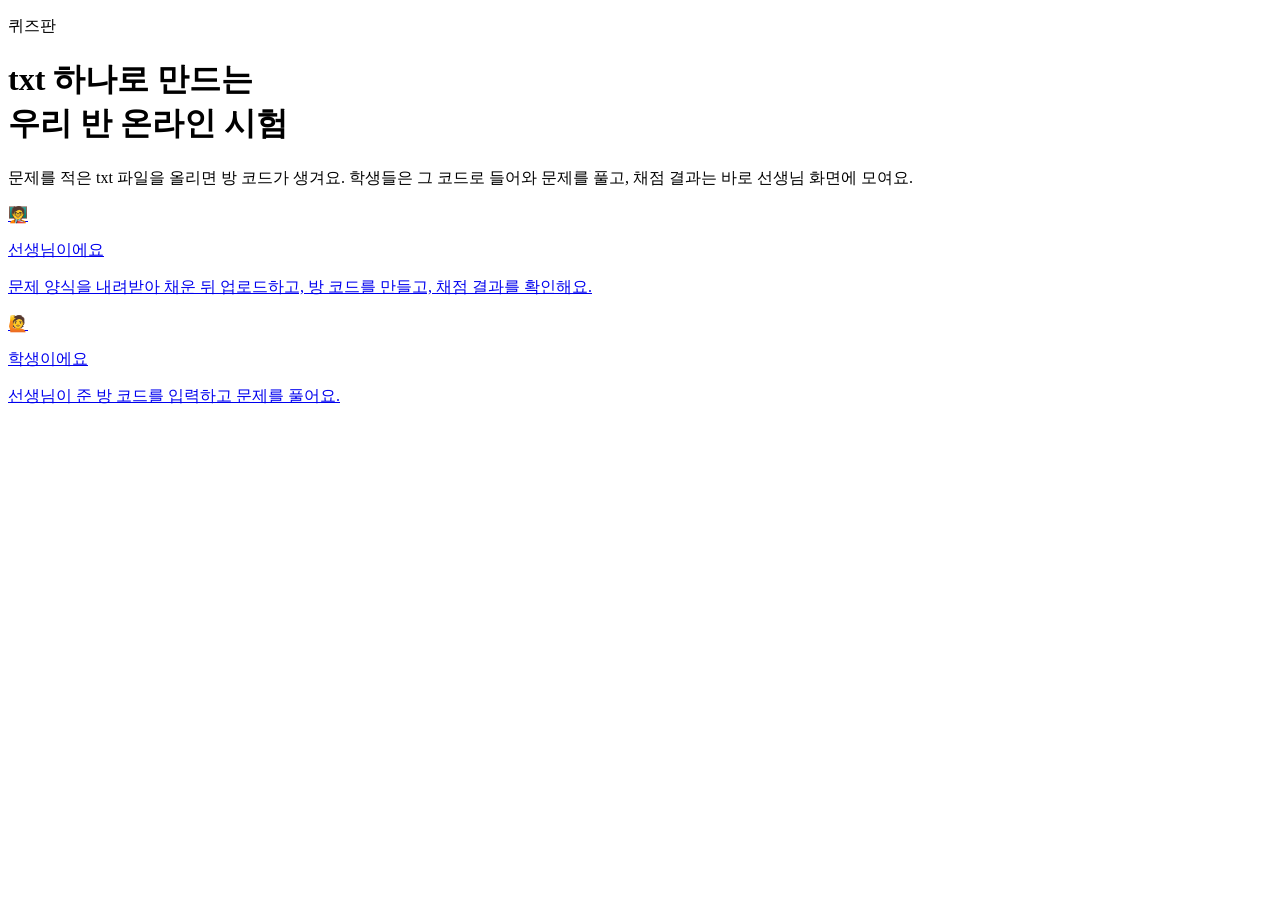
==== index.html @ 176e3057 "Add files via upload" ====
<!DOCTYPE html>
<html lang="ko">
<head>
<meta charset="UTF-8">
<meta name="viewport" content="width=device-width, initial-scale=1.0">
<title>퀴즈판 | 우리 반 온라인 시험</title>
<link rel="stylesheet" href="css/style.css">
</head>
<body>
  <div class="wrap">
    <p class="eyebrow">퀴즈판</p>
    <h1>txt 하나로 만드는<br>우리 반 온라인 시험</h1>
    <p class="lead">문제를 적은 txt 파일을 올리면 방 코드가 생겨요. 학생들은 그 코드로 들어와 문제를 풀고, 채점 결과는 바로 선생님 화면에 모여요.</p>

    <div class="choice-grid">
      <a class="choice-card" href="teacher.html">
        <span class="icon">🧑‍🏫</span>
        <p class="title">선생님이에요</p>
        <p class="desc">문제 양식을 내려받아 채운 뒤 업로드하고, 방 코드를 만들고, 채점 결과를 확인해요.</p>
      </a>
      <a class="choice-card" href="student.html">
        <span class="icon">🙋</span>
        <p class="title">학생이에요</p>
        <p class="desc">선생님이 준 방 코드를 입력하고 문제를 풀어요.</p>
      </a>
    </div>
  </div>
</body>
</html>
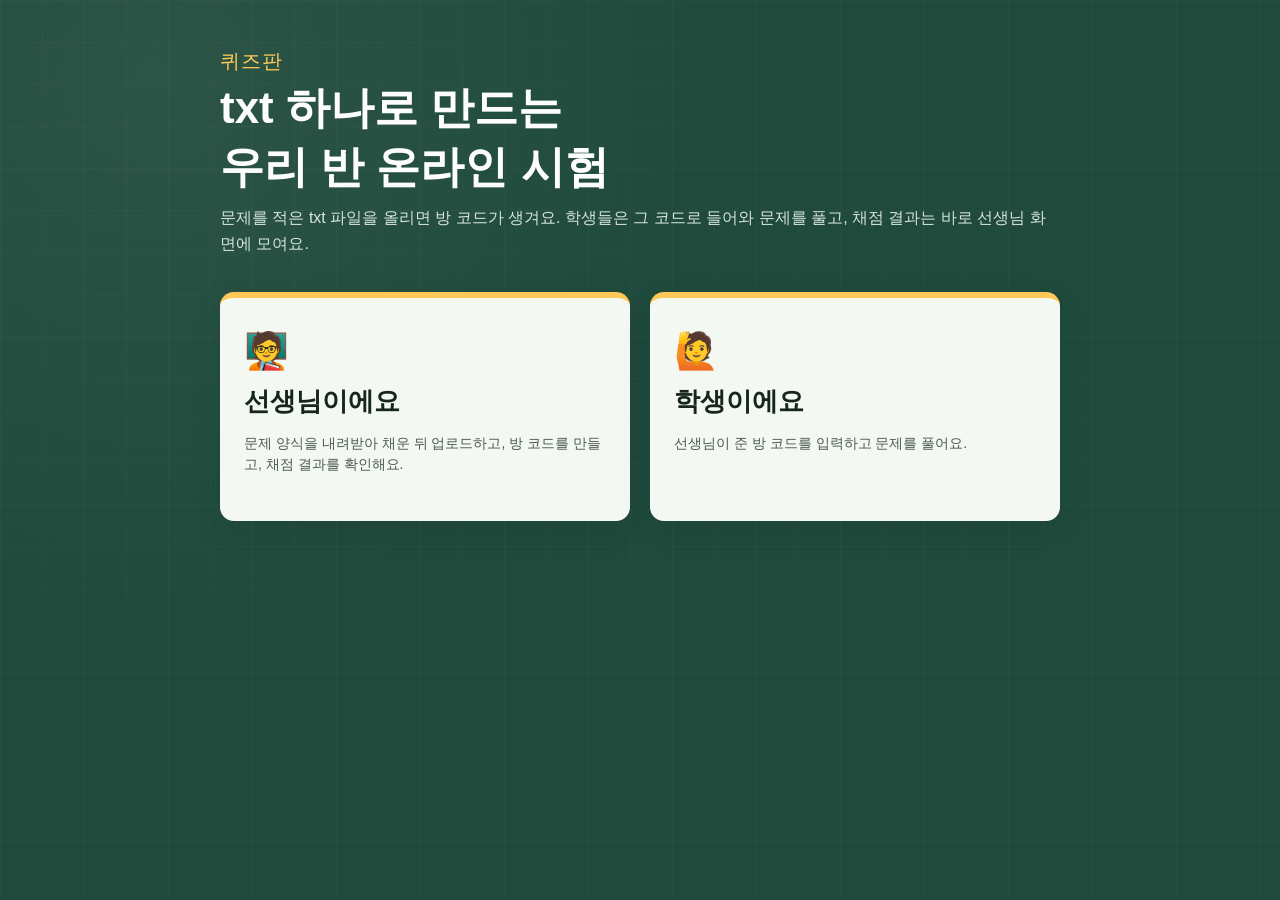
==== commit f9407e1e: "Update index.html" ====
--- a/index.html
+++ b/index.html
@@ -4,7 +4,7 @@
 <meta charset="UTF-8">
 <meta name="viewport" content="width=device-width, initial-scale=1.0">
 <title>퀴즈판 | 우리 반 온라인 시험</title>
-<link rel="stylesheet" href="css/style.css">
+<link rel="stylesheet" href="style.css">
 </head>
 <body>
   <div class="wrap">
--- a/style.css
+++ b/style.css
@@ -0,0 +1,277 @@
+@import url('https://fonts.googleapis.com/css2?family=Gaegu:wght@400;700&family=Noto+Sans+KR:wght@400;500;700;900&display=swap');
+
+:root{
+  --board: #1F4A3C;
+  --board-light: #2F6B4F;
+  --paper: #F4F8F2;
+  --chalk: #FDFEFC;
+  --ink: #17251E;
+  --highlight: #FFC857;
+  --highlight-dark: #E8A93B;
+  --wrong: #D9534F;
+  --right: #3E8E5B;
+  --line: #D8E3D6;
+  --radius: 14px;
+  --shadow: 0 10px 30px rgba(23,37,30,0.10);
+}
+
+*{box-sizing:border-box;}
+html,body{margin:0;padding:0;}
+body{
+  font-family:'Noto Sans KR', sans-serif;
+  background:
+    radial-gradient(circle at 12% 8%, rgba(255,255,255,0.06), transparent 40%),
+    var(--board);
+  min-height:100vh;
+  color:var(--chalk);
+  position:relative;
+}
+
+body::before{
+  content:"";
+  position:fixed;
+  inset:0;
+  background-image:
+    linear-gradient(rgba(255,255,255,0.025) 1px, transparent 1px),
+    linear-gradient(90deg, rgba(255,255,255,0.025) 1px, transparent 1px);
+  background-size: 42px 42px;
+  pointer-events:none;
+}
+
+.wrap{
+  max-width:880px;
+  margin:0 auto;
+  padding:48px 20px 80px;
+  position:relative;
+}
+
+.eyebrow{
+  font-family:'Gaegu', sans-serif;
+  color:var(--highlight);
+  font-size:20px;
+  letter-spacing:1px;
+  margin:0 0 4px;
+}
+
+h1{
+  font-family:'Gaegu', sans-serif;
+  font-weight:700;
+  font-size:44px;
+  margin:0 0 8px;
+  color:var(--chalk);
+}
+
+h2{
+  font-family:'Gaegu', sans-serif;
+  font-size:28px;
+  margin:0 0 12px;
+  color:var(--chalk);
+}
+
+p.lead{
+  color:#D6E5DC;
+  font-size:16px;
+  line-height:1.6;
+  margin:0 0 32px;
+}
+
+.card{
+  background:var(--paper);
+  color:var(--ink);
+  border-radius:var(--radius);
+  box-shadow:var(--shadow);
+  padding:28px;
+  margin-bottom:24px;
+  position:relative;
+  border-left:6px solid var(--board-light);
+}
+
+.card + .card{margin-top:20px;}
+.card h2{color:var(--board);}
+.card p, .card .hint{color:#4B5A52;}
+
+.choice-grid{
+  display:grid;
+  grid-template-columns:1fr 1fr;
+  gap:20px;
+  margin-top:36px;
+}
+@media (max-width:640px){ .choice-grid{grid-template-columns:1fr;} }
+
+.choice-card{
+  display:block;
+  background:var(--paper);
+  color:var(--ink);
+  border-radius:var(--radius);
+  padding:32px 24px;
+  text-decoration:none;
+  box-shadow:var(--shadow);
+  transition:transform .15s ease, box-shadow .15s ease;
+  border-top:6px solid var(--highlight);
+}
+.choice-card:hover{transform:translateY(-4px); box-shadow:0 16px 36px rgba(0,0,0,0.18);}
+.choice-card .icon{font-size:36px; margin-bottom:12px; display:block;}
+.choice-card .title{font-family:'Gaegu',sans-serif; font-size:26px; font-weight:700; margin:0 0 6px; color:var(--ink);}
+.choice-card .desc{font-size:14px; color:#4B5A52; line-height:1.5;}
+
+label{
+  display:block;
+  font-weight:700;
+  font-size:14px;
+  margin:0 0 6px;
+  color:var(--board);
+}
+
+input[type=text], textarea{
+  width:100%;
+  border:2px solid var(--line);
+  border-radius:10px;
+  padding:12px 14px;
+  font-size:15px;
+  font-family:inherit;
+  background:var(--chalk);
+  color:var(--ink);
+  resize:vertical;
+}
+input[type=text]:focus, textarea:focus{
+  outline:none;
+  border-color:var(--board-light);
+}
+
+textarea{min-height:220px; line-height:1.6;}
+
+.btn{
+  display:inline-flex;
+  align-items:center;
+  justify-content:center;
+  gap:8px;
+  border:none;
+  border-radius:999px;
+  padding:13px 26px;
+  font-size:15px;
+  font-weight:700;
+  cursor:pointer;
+  font-family:'Noto Sans KR', sans-serif;
+  transition:transform .1s ease, filter .1s ease;
+}
+.btn:active{transform:scale(0.97);}
+.btn-primary{background:var(--highlight); color:#3A2A00;}
+.btn-primary:hover{filter:brightness(1.05);}
+.btn-primary:disabled{opacity:0.5; cursor:not-allowed;}
+.btn-outline{background:transparent; color:var(--board); border:2px solid var(--board-light);}
+.btn-outline:hover{background:var(--board-light); color:var(--chalk);}
+.btn-sm{padding:8px 16px; font-size:13px;}
+
+.row{display:flex; gap:12px; flex-wrap:wrap; align-items:center;}
+
+.field{margin-bottom:18px;}
+
+.hint{font-size:13px; color:#6B7A72; margin-top:6px; line-height:1.5;}
+
+.divider{
+  text-align:center;
+  color:#8FA69B;
+  font-size:13px;
+  margin:24px 0;
+  position:relative;
+}
+
+.q-preview{
+  border:1px dashed var(--line);
+  border-radius:10px;
+  padding:14px 16px;
+  margin-bottom:10px;
+  background:#fff;
+}
+.q-preview .qnum{
+  font-family:'Gaegu',sans-serif;
+  font-weight:700;
+  color:var(--board-light);
+  font-size:15px;
+}
+.q-preview .qtext{margin:4px 0; font-size:15px;}
+.q-preview .qans{font-size:13px; color:var(--right); font-weight:700;}
+
+.room-badge{
+  display:inline-flex;
+  flex-direction:column;
+  align-items:center;
+  background:var(--highlight);
+  color:#3A2A00;
+  border-radius:16px;
+  padding:18px 32px;
+  margin:8px 0 20px;
+  box-shadow:var(--shadow);
+}
+.room-badge .label{font-size:12px; font-weight:700; letter-spacing:2px;}
+.room-badge .code{font-family:'Gaegu',sans-serif; font-size:42px; font-weight:700; letter-spacing:6px;}
+
+table{width:100%; border-collapse:collapse; font-size:14px;}
+th,td{text-align:left; padding:10px 12px; border-bottom:1px solid var(--line);}
+th{color:var(--board); font-size:12px; text-transform:uppercase; letter-spacing:0.5px;}
+tr:hover{background:#EFF6EF;}
+
+.score-pill{
+  display:inline-block;
+  padding:4px 12px;
+  border-radius:999px;
+  font-weight:700;
+  font-size:13px;
+}
+.score-high{background:#DDF3E4; color:var(--right);}
+.score-mid{background:#FFF1D0; color:#9A6B00;}
+.score-low{background:#FBE1E0; color:var(--wrong);}
+
+.detail-row{display:none;}
+.detail-row.open{display:table-row;}
+.answer-chip{
+  display:inline-flex; align-items:center; gap:6px;
+  padding:6px 10px; border-radius:8px; font-size:13px; margin:3px 6px 3px 0;
+  border:1px solid var(--line);
+}
+.answer-chip.correct{border-color:var(--right); background:#F1FBF4;}
+.answer-chip.wrong{border-color:var(--wrong); background:#FDF1F0;}
+
+.empty-state{
+  text-align:center;
+  padding:40px 20px;
+  color:#6B7A72;
+}
+
+.back-link{
+  color:#D6E5DC;
+  text-decoration:none;
+  font-size:14px;
+  font-weight:700;
+}
+.back-link:hover{text-decoration:underline;}
+
+.status-msg{font-size:14px; margin-top:10px; font-weight:700;}
+.status-msg.error{color:#FFB4B0;}
+.status-msg.ok{color:#B7F0C6;}
+
+.q-item{
+  background:#fff;
+  border-radius:12px;
+  padding:20px;
+  margin-bottom:16px;
+  box-shadow:0 2px 8px rgba(0,0,0,0.05);
+}
+.q-item .qnum{
+  font-family:'Gaegu',sans-serif;
+  color:var(--board-light);
+  font-weight:700;
+  font-size:18px;
+}
+.q-item .qtext{font-size:16px; margin:6px 0 12px; line-height:1.5;}
+
+.result-summary{
+  text-align:center;
+  padding:20px;
+}
+.result-summary .big-score{
+  font-family:'Gaegu',sans-serif;
+  font-size:56px;
+  font-weight:700;
+  color:var(--board);
+}
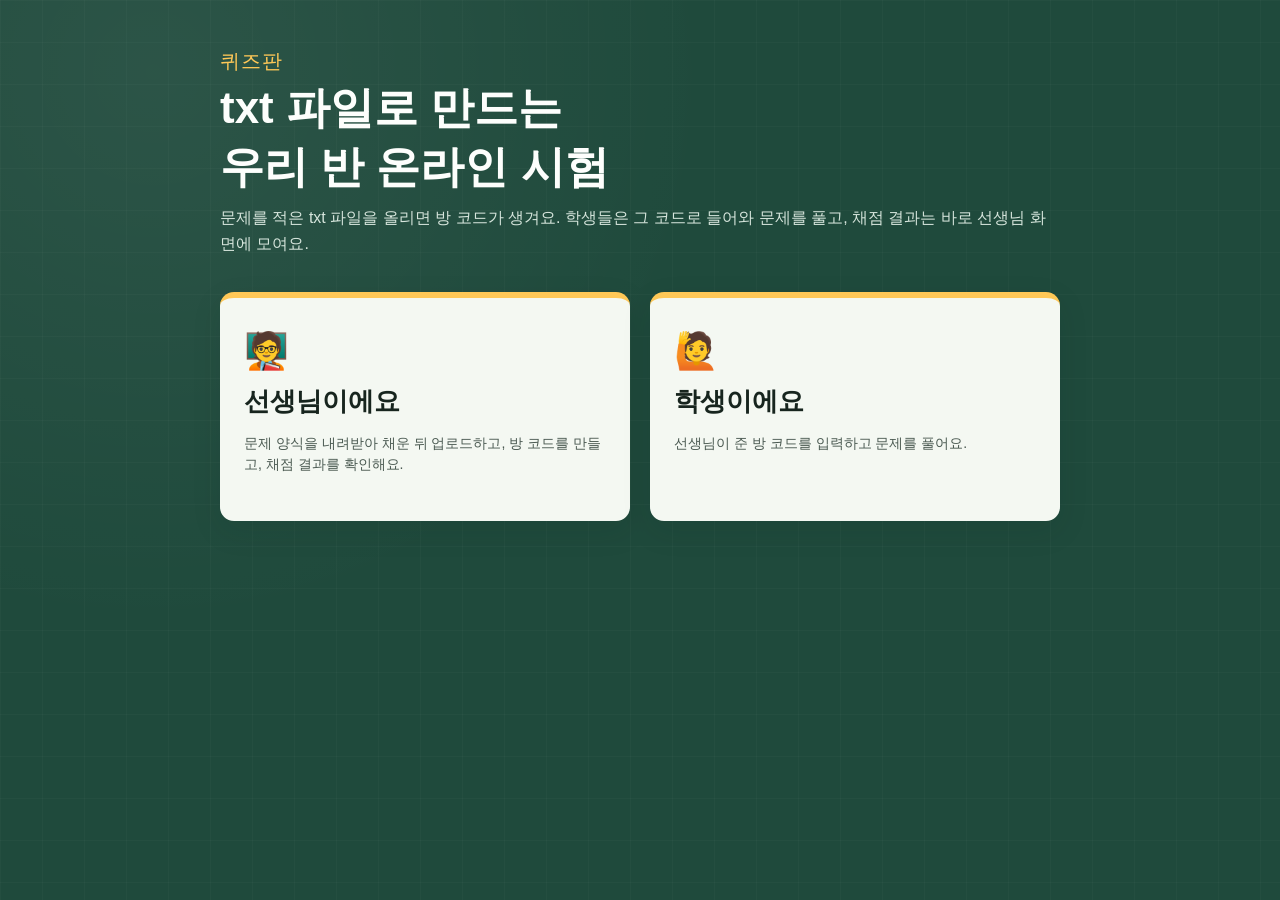
==== commit bf197954: "Update index.html" ====
--- a/index.html
+++ b/index.html
@@ -3,13 +3,13 @@
 <head>
 <meta charset="UTF-8">
 <meta name="viewport" content="width=device-width, initial-scale=1.0">
-<title>퀴즈판 | 우리 반 온라인 시험</title>
+<title>온라인 퀴즈</title>
 <link rel="stylesheet" href="style.css">
 </head>
 <body>
   <div class="wrap">
     <p class="eyebrow">퀴즈판</p>
-    <h1>txt 하나로 만드는<br>우리 반 온라인 시험</h1>
+    <h1>txt 파일로 만드는<br>우리 반 온라인 시험</h1>
     <p class="lead">문제를 적은 txt 파일을 올리면 방 코드가 생겨요. 학생들은 그 코드로 들어와 문제를 풀고, 채점 결과는 바로 선생님 화면에 모여요.</p>
 
     <div class="choice-grid">
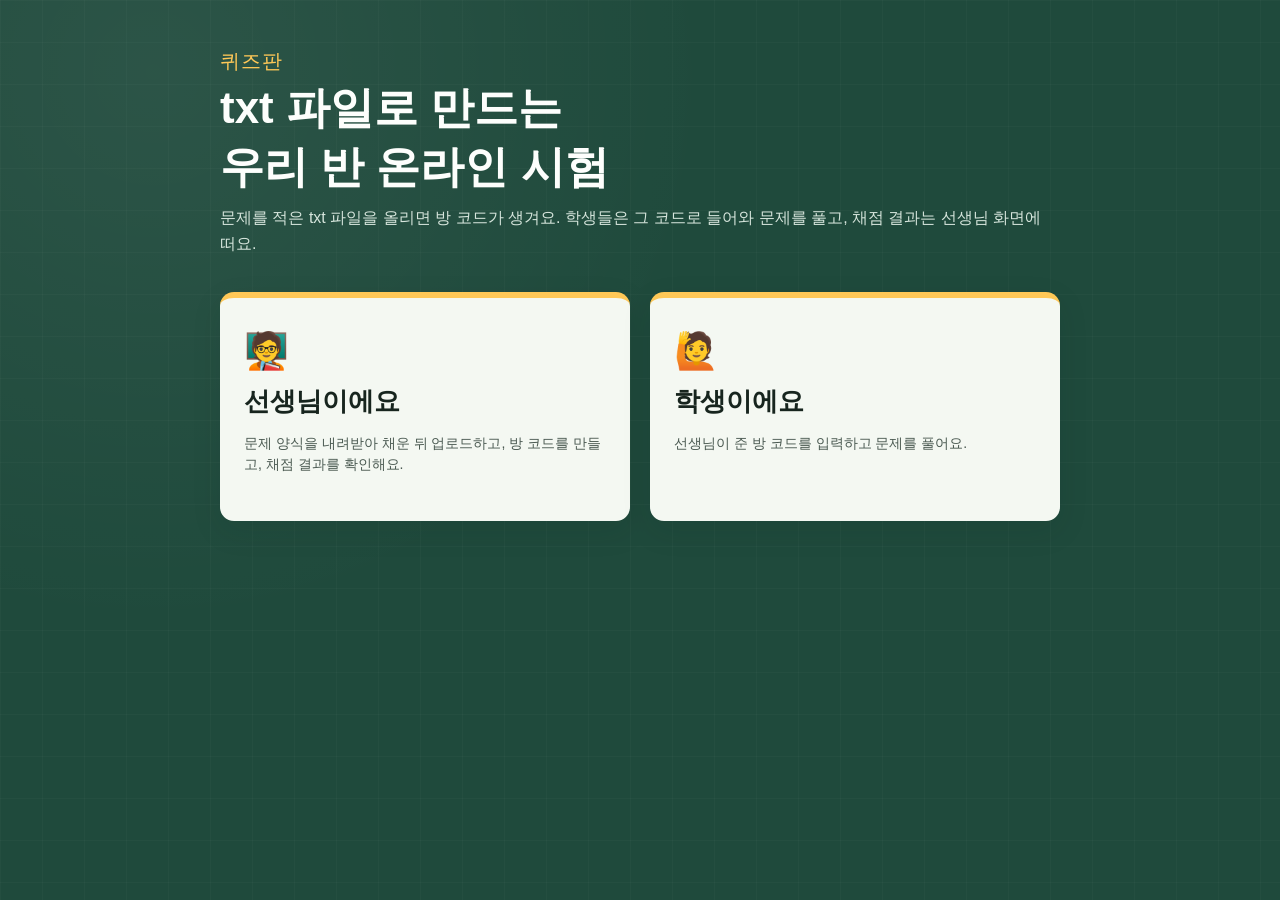
==== commit 90fd5056: "Update index.html" ====
--- a/index.html
+++ b/index.html
@@ -10,7 +10,7 @@
   <div class="wrap">
     <p class="eyebrow">퀴즈판</p>
     <h1>txt 파일로 만드는<br>우리 반 온라인 시험</h1>
-    <p class="lead">문제를 적은 txt 파일을 올리면 방 코드가 생겨요. 학생들은 그 코드로 들어와 문제를 풀고, 채점 결과는 바로 선생님 화면에 모여요.</p>
+    <p class="lead">문제를 적은 txt 파일을 올리면 방 코드가 생겨요. 학생들은 그 코드로 들어와 문제를 풀고, 채점 결과는 선생님 화면에 떠요.</p>
 
     <div class="choice-grid">
       <a class="choice-card" href="teacher.html">
